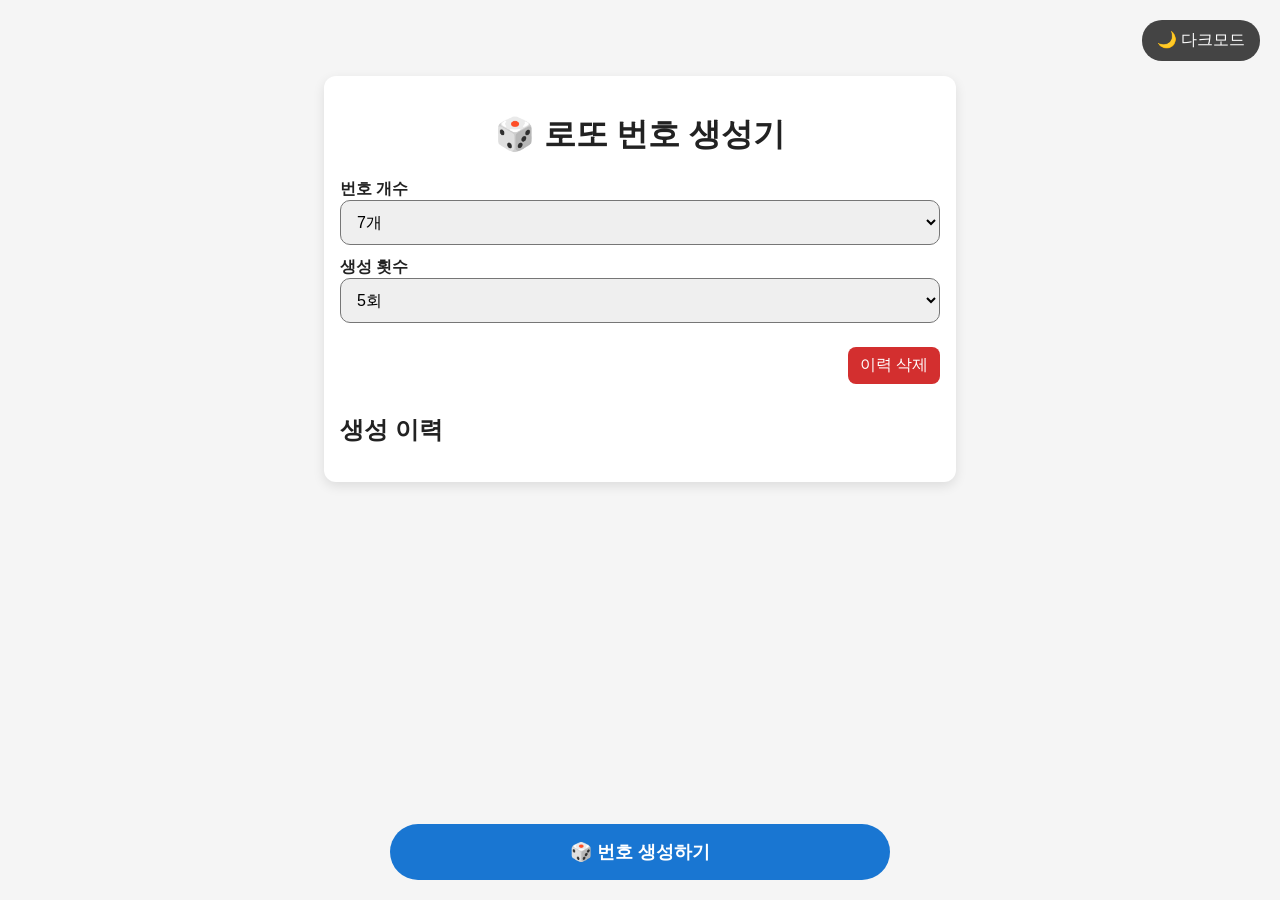
==== index.html @ 82c183bb "Add files via upload" ====
<!DOCTYPE html>
<html lang="ko">
<head>
<meta charset="UTF-8">
<meta name="viewport" content="width=device-width, initial-scale=1.0">
<title>로또 번호 생성기</title>


    <link rel="stylesheet" href="style.css">
    
<style>

</style>
</head>
<body>


    
<script src="script.js"></script>


    
<div class="top-bar">
    <button id="themeToggle">🌙 다크모드</button>
</div>

<div class="container">
    <h1>🎲 로또 번호 생성기</h1>

    <div class="controls">
        <div>
            <label>번호 개수</label><br>
            <select id="numberCount">
                <option value="7">7개</option>
                <option value="6">6개</option>
            </select>
        </div>

        <div>
            <label>생성 횟수</label><br>
            <select id="drawCount">
                <option value="1">1회</option>
                <option value="2">2회</option>
                <option value="3">3회</option>
                <option value="5" selected>5회</option>
                <option value="10">10회</option>
            </select>
        </div>

        <div style="align-self:end;">
            <button class="main-btn" onclick="generateLotto()">
                🎲 번호 생성하기
            </button>
        </div>

        <div style="align-self:end;">
            <button class="clear-btn" onclick="clearHistory()">이력 삭제</button>
        </div>
    </div>

    <div id="result" class="result"></div>

    <div class="history">
        <h2>생성 이력</h2>
        <div id="history"></div>
    </div>
</div>

<script>
function generateNumbers(count){
    const numbers = [];

    while(numbers.length < count){
        const num = Math.floor(Math.random() * 45) + 1;

        if(!numbers.includes(num)){
            numbers.push(num);
        }
    }

    return numbers.sort((a,b)=>a-b);
}

function generateLotto(){
    const numberCount = Number(document.getElementById("numberCount").value);
    const drawCount = Number(document.getElementById("drawCount").value);

    const resultDiv = document.getElementById("result");
    resultDiv.innerHTML = "";

    const allResults = [];

    for(let i=0;i<drawCount;i++){
        const nums = generateNumbers(numberCount);

        allResults.push(nums);

        const ticket = document.createElement("div");
        ticket.className = "ticket";

        nums.forEach(n=>{
            const span = document.createElement("span");
            span.className = "number";
            span.textContent = n;
            ticket.appendChild(span);
        });

        resultDiv.appendChild(ticket);
    }

    saveHistory(numberCount, drawCount, allResults);
    loadHistory();
}

function saveHistory(numberCount, drawCount, results){
    const history = JSON.parse(localStorage.getItem("lottoHistory") || "[]");

    history.unshift({
        id: Date.now(),
        date: new Date().toLocaleString('ko-KR', {
            year: 'numeric',
            month: '2-digit',
            day: '2-digit',
            hour: '2-digit',
            minute: '2-digit'
            }),
        numberCount,
        drawCount,
        results
    });

    localStorage.setItem(
        "lottoHistory",
        JSON.stringify(history)
    );
}

function loadHistory(){

    const history = JSON.parse(
        localStorage.getItem("lottoHistory") || "[]"
    );

    const historyDiv =
        document.getElementById("history");

    historyDiv.innerHTML = "";

    history.forEach(item=>{

        const details =
            document.createElement("details");

        details.className = "history-item";

        const summary =
            document.createElement("summary");

        summary.textContent =
            `${item.date} (${item.drawCount}회 생성)`;

        details.appendChild(summary);

        const content =
            document.createElement("div");

        content.className = "history-content";

        content.innerHTML =
    item.results.map(arr =>

        `<div class="history-ticket">

            ${arr.map(num =>

                `<span class="ball">${num}</span>`

            ).join('')}

        </div>`

    ).join('');

        const deleteBtn =
            document.createElement("button");

		deleteBtn.innerHTML = "🗑";
		deleteBtn.className = "delete-btn";



        deleteBtn.onclick = () =>{
            deleteHistory(item.id);
        };

        content.appendChild(
            document.createElement("br")
        );

        content.appendChild(deleteBtn);

        details.appendChild(content);

        historyDiv.appendChild(details);
    });
    
    
    
    
    
    
    
    const wrapper = document.createElement("div");
        wrapper.className = "swipe-wrapper";

        wrapper.innerHTML = `
            <div class="delete-area">
                <button onclick="deleteHistory(${item.id})">
                    🗑
                </button>
            </div>
        
            <div class="swipe-content">
                ...
            </div>
`;
}

function clearHistory(){
    if(confirm("이력을 모두 삭제할까요?")){
        localStorage.removeItem("lottoHistory");
        loadHistory();
    }
}

function deleteHistory(id){

    let history = JSON.parse(
        localStorage.getItem("lottoHistory") || "[]"
    );

    history = history.filter(
        item => item.id !== id
    );

    localStorage.setItem(
        "lottoHistory",
        JSON.stringify(history)
    );

    loadHistory();
}


loadHistory();
</script>

</body>
</html>
---- style.css ----
body{
    font-family: Arial, sans-serif;
    background:#f4f6f8;
    margin:0;
    padding:20px;
    padding-bottom: 70px;
}

.container{
    max-width:900px;
    margin:auto;
    background:white;
    padding:25px;
    border-radius:12px;
    box-shadow:0 4px 12px rgba(0,0,0,0.1);
}

h1{
    text-align:center;
}	

.controls{
    display:flex;
    flex-wrap:wrap;
    gap:15px;
    margin-bottom:20px;
}

label{
    font-weight:bold;
}

select,button{
    padding:8px 12px;
    font-size:16px;
}

button{
    cursor:pointer;
    border:none;
    border-radius:8px;
    background:#1976d2;
    color:white;
}

button:hover{
    background:#1565c0;
}

.result{
    margin-top:20px;
}

.ticket{
    padding:12px;
    margin:10px 0;
    background:#eef5ff;
    border-radius:8px;
}

.number{
    display:inline-block;
    width:38px;
    height:38px;
    line-height:38px;
    text-align:center;
    border-radius:50%;
    background:#ffcc00;
    margin-right:6px;
    font-weight:bold;
}

.history{
    margin-top:30px;
}

.history-item{
    border-bottom:1px solid #ddd;
    padding:10px 0;
}

.clear-btn{
    background:#d32f2f;
}

.clear-btn:hover{
    background:#b71c1c;
}







:root{
    --bg:#f5f5f5;
    --card:#ffffff;
    --text:#222;
    --border:#ddd;
}

.dark{
    --bg:#121212;
    --card:#1e1e1e;
    --text:#ffffff;
    --border:#333;
}

body{
    margin:0;
    background:var(--bg);
    color:var(--text);
    font-family:-apple-system,BlinkMacSystemFont,sans-serif;
    transition:.3s;
}

.container{
    max-width:600px;
    margin:auto;
    padding:16px;
}

.ticket{
    background:var(--card);
    padding:15px;
    margin:10px 0;
    border-radius:15px;
    border:1px solid var(--border);
}

.number{
    display:inline-flex;
    align-items:center;
    justify-content:center;
    width:42px;
    height:42px;
    border-radius:50%;
    margin:3px;
    font-weight:bold;
    background:#ffd54f;
    color:#000;
}

.controls{
    display:flex;
    flex-direction:column;
    gap:12px;
}

select{
    width:100%;
    padding:12px;
    font-size:16px;
    border-radius:10px;
}

.main-btn{
    position:fixed;
    bottom:20px;
    left:50%;
    transform:translateX(-50%);
    width:90%;
    max-width:500px;
    padding:16px;
    font-size:18px;
    border:none;
    border-radius:50px;
    background:#1976d2;
    color:white;
    font-weight:bold;
    z-index:999;
}

.top-bar{
    display:flex;
    justify-content:flex-end;
    margin-bottom:15px;
}

#themeToggle{
    border:none;
    padding:10px 15px;
    border-radius:20px;
    background:#444;
    color:#fff;
}



.history-item{
    background:var(--card);
    border:1px solid var(--border);
    border-radius:12px;
    margin-bottom:10px;
    overflow:hidden;
}

.history-item summary{
    padding:12px;
    cursor:pointer;
    font-weight:bold;
}

.history-content{
    position:relative;
    padding:12px;
}

.history-content button{
    background:#e53935;
    color:white;
    border:none;
    padding:8px 12px;
    border-radius:8px;
}







.delete-btn{
    position:absolute;
    top:15px;
    right:10px;

    background:#ff4d4f;
    color:white;

    width:36px;
    height:36px;

    border:none;
    border-radius:50%;
}


.delete-btn:hover{
    background:#d9363e;
    transform:scale(1.1);
}




.ball{
    display:inline-flex;
    align-items:center;
    justify-content:center;

    width:15px;
    height:15px;
    margin: 1.5px;

    border-radius:50%;

    font-size:10px;
    color:#000;

    background:#ffd54f;
}

.swipe-wrapper{
    position:relative;
    overflow:hidden;
}

.delete-area{
    position:absolute;
    right:0;
    top:0;

    width:80px;
    height:100%;

    background:#ff3b30;

    display:flex;
    justify-content:center;
    align-items:center;
}

.delete-area button{
    background:none;
    border:none;
    color:white;
    font-size:24px;
}

.swipe-content{
    background:var(--card);
    transition:0.3s;
}
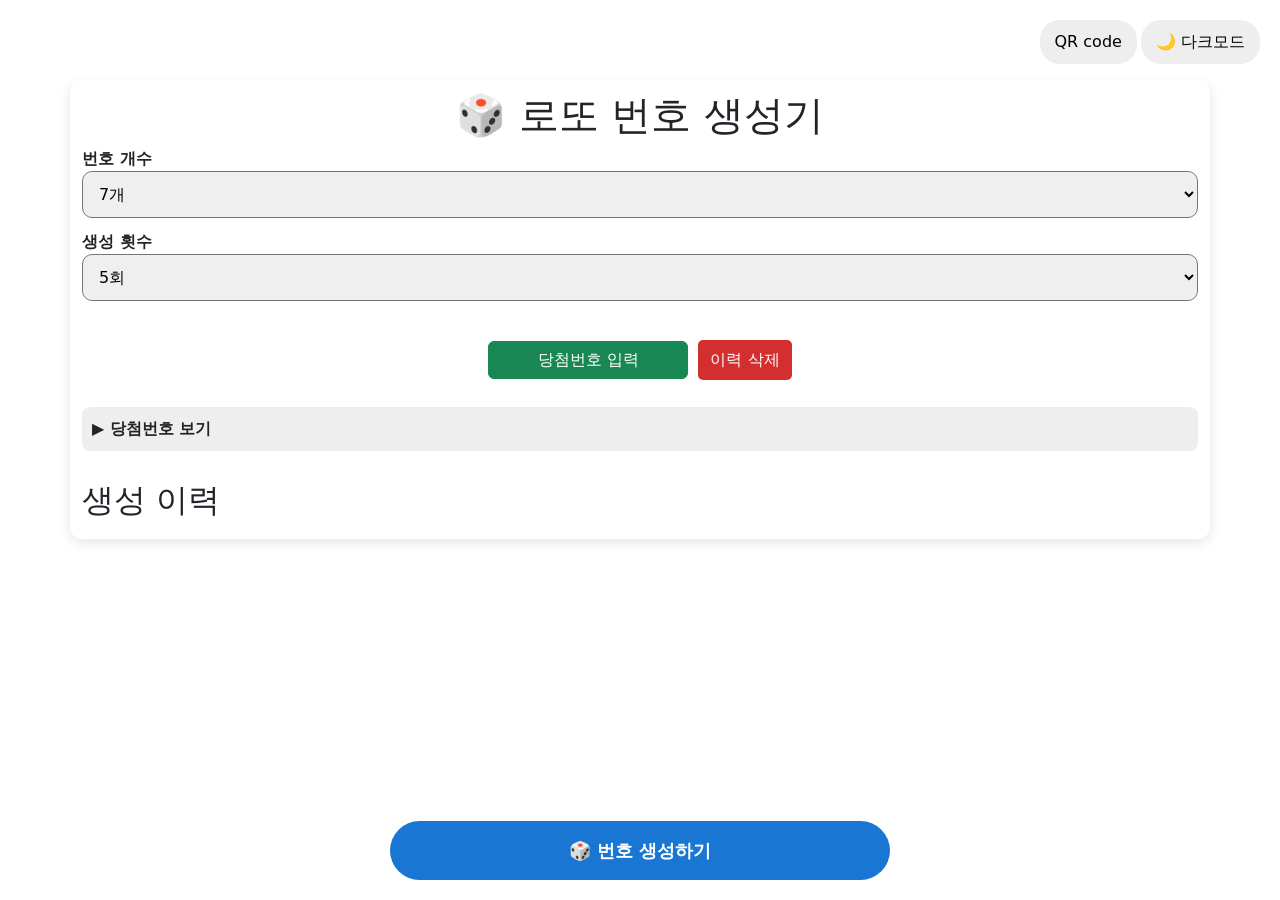
==== commit 4f924815: "Add files via upload" ====
--- a/index.html
+++ b/index.html
@@ -8,20 +8,11 @@
 
     <link rel="stylesheet" href="style.css">
     
-<style>
-
-</style>
-</head>
-<body>
-
-
-    
-<script src="script.js"></script>
-
-
+<link href="https://cdn.jsdelivr.net/npm/bootstrap@5.0.2/dist/css/bootstrap.min.css" rel="stylesheet" integrity="sha384-EVSTQN3/azprG1Anm3QDgpJLIm9Nao0Yz1ztcQTwFspd3yD65VohhpuuCOmLASjC" crossorigin="anonymous">
     
 <div class="top-bar">
-    <button id="themeToggle">🌙 다크모드</button>
+        <button id="showQR" class="QR-btn btn btn-secondary" data-bs-toggle="modal" data-bs-target="#myModal" >QR code</button>
+		<button id="themeToggle">🌙 다크모드</button>
 </div>
 
 <div class="container">
@@ -53,9 +44,30 @@
             </button>
         </div>
 
-        <div style="align-self:end;">
-            <button class="clear-btn" onclick="clearHistory()">이력 삭제</button>
+
+
+		<div class="middle-bar">
+			<button class="btn btn-success" onclick="location.href='winning.html'">
+			    당첨번호 입력
+			</button>
+
+	        <div style="align-self:end;">
+	            <button class="clear-btn" onclick="clearHistory()">이력 삭제</button>
+	        </div>
+	        
+
         </div>
+	    
+	    
+	    <div class="winning-area">
+			    <div id="winningToggle" onclick="toggleWinningInfo()">
+			        ▶ 당첨번호 보기
+			    </div>
+			    <div id="winningInfo">
+	    </div>
+
+</div>
+
     </div>
 
     <div id="result" class="result"></div>
@@ -65,6 +77,58 @@
         <div id="history"></div>
     </div>
 </div>
+
+
+
+
+
+
+
+
+
+
+<div class="modal fade" id="myModal" tabindex="-1">
+    <div class="modal-dialog">
+        <div class="modal-content">
+
+            <div class="modal-header">
+                <h5 class="modal-title">QR CODE</h5>
+                <button
+                    type="button"
+                    class="btn-close"
+                    data-bs-dismiss="modal">
+                </button>
+            </div>
+
+            <div class="modal-body">
+                <img src="./qr.png" id="qr">
+            </div>
+
+            <div class="modal-footer">
+                <button
+                    type="button"
+                    class="btn btn-secondary"
+                    data-bs-dismiss="modal">
+                    닫기
+                </button>
+            </div>
+
+        </div>
+    </div>
+</div>
+
+
+
+
+
+
+
+
+
+
+
+
+
 
 <script>
 function generateNumbers(count){
@@ -135,6 +199,91 @@
     );
 }
 
+
+
+
+
+
+function checkLotteryRank(
+    lotteryType,
+    winningNumbers,
+    bonusNumbers,
+    userNumbers
+){
+
+    const mainMatchCount =
+        userNumbers.filter(
+            num => winningNumbers.includes(num)
+        ).length;
+
+    const bonusMatchCount =
+        userNumbers.filter(
+            num => bonusNumbers.includes(num)
+        ).length;
+
+    let rank = "낙첨";
+
+    if(lotteryType === "6"){
+
+        if(mainMatchCount === 6){
+            rank = "1등";
+        }
+        else if(
+            mainMatchCount === 5 &&
+            bonusMatchCount >= 1
+        ){
+            rank = "2등";
+        }
+        else if(mainMatchCount === 5){
+            rank = "3등";
+        }
+        else if(mainMatchCount === 4){
+            rank = "4등";
+        }
+        else if(mainMatchCount === 3){
+            rank = "5등";
+        }
+
+    }else{
+
+        if(mainMatchCount === 7){
+            rank = "1등";
+        }
+        else if(
+            mainMatchCount === 6 &&
+            bonusMatchCount >= 1
+        ){
+            rank = "2등";
+        }
+        else if(mainMatchCount === 6){
+            rank = "3등";
+        }
+        else if(mainMatchCount === 5){
+            rank = "4등";
+        }
+        else if(mainMatchCount === 4){
+            rank = "5등";
+        }
+        else if(
+            mainMatchCount === 3 &&
+            bonusMatchCount >= 1
+        ){
+            rank = "6등";
+        }
+
+    }
+
+    return {
+        rank,
+        mainMatchCount,
+        bonusMatchCount
+    };
+}
+
+
+
+
+
 function loadHistory(){
 
     const history = JSON.parse(
@@ -147,6 +296,23 @@
     historyDiv.innerHTML = "";
 
     history.forEach(item=>{
+    
+    
+		const lotteryType =
+		    localStorage.getItem("lotteryType");
+
+		const winningNumbers =
+		    (localStorage.getItem("winningNumbers") || "")
+		        .split(",")
+		        .map(Number);
+
+		const bonusNumbers =
+		    (localStorage.getItem("bonusNumbers") || "")
+		        .split(",")
+		        .map(Number);
+		    
+    
+    
 
         const details =
             document.createElement("details");
@@ -166,20 +332,58 @@
 
         content.className = "history-content";
 
-        content.innerHTML =
-    item.results.map(arr =>
-
-        `<div class="history-ticket">
-
-            ${arr.map(num =>
-
-                `<span class="ball">${num}</span>`
-
-            ).join('')}
-
-        </div>`
-
-    ).join('');
+
+content.innerHTML =
+item.results.map(arr => {
+
+    const result =
+        checkLotteryRank(
+            lotteryType,
+            winningNumbers,
+            bonusNumbers,
+            arr
+        );
+
+    return `
+
+        <div class="history-ticket">
+
+            ${arr.map(num => {
+
+                let cls = "ball";
+
+                if(winningNumbers.includes(num)){
+                    cls += " match";
+                }
+                else if(
+                    bonusNumbers.includes(num)
+                ){
+                    cls += " bonus-match";
+                }
+
+                return `
+                    <span class="${cls}">
+                        ${num}
+                    </span>
+                `;
+            }).join('')}
+
+            <div class="rank-info">
+
+                ${result.rank}
+
+                (본번호
+                ${result.mainMatchCount}개,
+
+                보너스
+                ${result.bonusMatchCount}개)
+
+            </div>
+
+        </div>
+    `;
+
+}).join('');
 
         const deleteBtn =
             document.createElement("button");
@@ -203,27 +407,7 @@
 
         historyDiv.appendChild(details);
     });
-    
-    
-    
-    
-    
-    
-    
-    const wrapper = document.createElement("div");
-        wrapper.className = "swipe-wrapper";
-
-        wrapper.innerHTML = `
-            <div class="delete-area">
-                <button onclick="deleteHistory(${item.id})">
-                    🗑
-                </button>
-            </div>
-        
-            <div class="swipe-content">
-                ...
-            </div>
-`;
+  
 }
 
 function clearHistory(){
@@ -252,8 +436,95 @@
 }
 
 
+function showWinningInfo(){
+
+    const lotteryType =
+        localStorage.getItem("lotteryType");
+
+    const winningNumbers =
+        localStorage.getItem("winningNumbers");
+
+    const bonusNumbers =
+        localStorage.getItem("bonusNumbers");
+
+    document.getElementById("winningInfo").innerHTML =
+
+        lotteryType ?
+
+        `
+            <b>Loto${lotteryType}</b><br>
+            본번호 : ${winningNumbers}<br>
+            보너스 : ${bonusNumbers}
+        `
+
+        :
+
+        "등록된 당첨번호 없음";
+}
+
+showWinningInfo();
+
+
+
+function toggleWinningInfo(){
+
+    const info =
+        document.getElementById("winningInfo");
+
+    const toggle =
+        document.getElementById("winningToggle");
+
+    if(info.classList.contains("show")){
+
+        info.classList.remove("show");
+
+        toggle.textContent =
+            "▶ 당첨번호 보기";
+
+        return;
+    }
+
+    const lotteryType =
+        localStorage.getItem("lotteryType");
+
+    const winningNumbers =
+        localStorage.getItem("winningNumbers");
+
+    const bonusNumbers =
+        localStorage.getItem("bonusNumbers");
+
+    if(!lotteryType){
+
+        info.innerHTML =
+            "등록된 당첨번호가 없습니다.";
+
+    }else{
+
+        info.innerHTML = `
+            <div>
+                <b>Loto${lotteryType}</b>
+            </div>
+
+            <div>
+                본번호 : ${winningNumbers}
+            </div>
+
+            <div>
+                보너스 : ${bonusNumbers}
+            </div>
+        `;
+    }
+
+    info.classList.add("show");
+
+    toggle.textContent =
+        "▼ 당첨번호 숨기기";
+}
+
+
+
 loadHistory();
 </script>
-
-</body>
+<script src="script.js"></script>
+<script src="https://cdn.jsdelivr.net/npm/bootstrap@5.0.2/dist/js/bootstrap.bundle.min.js" integrity="sha384-MrcW6ZMFYlzcLA8Nl+NtUVF0sA7MsXsP1UyJoMp4YLEuNSfAP+JcXn/tWtIaxVXM" crossorigin="anonymous"></script></body>
 </html>
--- a/style.css
+++ b/style.css
@@ -9,7 +9,6 @@
 .container{
     max-width:900px;
     margin:auto;
-    background:white;
     padding:25px;
     border-radius:12px;
     box-shadow:0 4px 12px rgba(0,0,0,0.1);
@@ -51,24 +50,20 @@
     margin-top:20px;
 }
 
-.ticket{
-    padding:12px;
-    margin:10px 0;
-    background:#eef5ff;
-    border-radius:8px;
-}
-
-.number{
-    display:inline-block;
-    width:38px;
-    height:38px;
-    line-height:38px;
-    text-align:center;
-    border-radius:50%;
-    background:#ffcc00;
-    margin-right:6px;
-    font-weight:bold;
-}
+
+.middle-bar{
+    display:flex;
+    gap:10px;
+    justify-content:center;
+    align-items:center;
+    margin:15px 0;
+}
+
+.middle-bar button{
+    flex:1;
+    max-width:200px;
+}
+
 
 .history{
     margin-top:30px;
@@ -81,6 +76,7 @@
 
 .clear-btn{
     background:#d32f2f;
+    border-radius:5px;
 }
 
 .clear-btn:hover{
@@ -100,7 +96,7 @@
     --border:#ddd;
 }
 
-.dark{
+body.dark{
     --bg:#121212;
     --card:#1e1e1e;
     --text:#ffffff;
@@ -116,31 +112,20 @@
 }
 
 .container{
-    max-width:600px;
-    margin:auto;
-    padding:16px;
-}
-
-.ticket{
-    background:var(--card);
-    padding:15px;
-    margin:10px 0;
-    border-radius:15px;
-    border:1px solid var(--border);
-}
-
-.number{
-    display:inline-flex;
-    align-items:center;
-    justify-content:center;
-    width:42px;
-    height:42px;
-    border-radius:50%;
-    margin:3px;
-    font-weight:bold;
-    background:#ffd54f;
-    color:#000;
-}
+    width:100%;
+    max-width:none;
+    box-sizing:border-box;
+    padding:12px;
+}
+
+.container.dark{
+    width:100%;
+    max-width:none;
+    box-sizing:border-box;
+    padding:12px;
+    background:#333;
+}
+
 
 .controls{
     display:flex;
@@ -182,11 +167,31 @@
     border:none;
     padding:10px 15px;
     border-radius:20px;
-    background:#444;
-    color:#fff;
-}
-
-
+    background:#EEE;
+    color:#000;
+    
+}
+
+#themeToggle.dark{
+    background:#333;
+    color:#FFF;
+    
+}
+
+#showQR{
+    border:none;
+    padding:10px 15px;
+    border-radius:20px;
+    background:#EEE;
+    color:#000;
+    margin-right:4px;
+}
+
+.modal-body{
+    display:flex;
+    align-items:center;
+    justify-content:center;
+}
 
 .history-item{
     background:var(--card);
@@ -196,6 +201,11 @@
     overflow:hidden;
 }
 
+
+.history-item{
+    border-bottom:2px solid #888;
+}
+
 .history-item summary{
     padding:12px;
     cursor:pointer;
@@ -205,6 +215,7 @@
 .history-content{
     position:relative;
     padding:12px;
+    padding-right:60px;
 }
 
 .history-content button{
@@ -223,17 +234,26 @@
 
 .delete-btn{
     position:absolute;
-    top:15px;
+    top:12px;
     right:10px;
 
+    width:clamp(32px, 8vw, 42px);
+    height:clamp(32px, 8vw, 42px);
+
     background:#ff4d4f;
     color:white;
 
-    width:36px;
-    height:36px;
-
     border:none;
     border-radius:50%;
+
+    padding:0;
+
+    display:flex;
+    align-items:center;
+    justify-content:center;
+
+    font-size:clamp(15px, 4vw, 25px);
+    line-height:1;
 }
 
 
@@ -244,52 +264,151 @@
 
 
 
+.ticket{
+    display:flex;
+    gap:6px;
+
+    padding:12px;
+    margin:10px 0;
+
+    background:#eef5ff;
+    border-radius:8px;
+}
+
+.history-ticket{
+    display:flex;
+    gap:4px;
+    margin-bottom:8px;
+    padding-bottom:3px;
+    border-bottom:1px solid rgba(136, 136, 136, 0.2);
+}
+
+.history-ticket:last-child{
+    border-bottom:none;
+}
+}
+
+.number{
+    flex:1;
+    aspect-ratio:1/1;
+
+    display:flex;
+    align-items:center;
+    justify-content:center;
+
+    border-radius:50%;
+    background:#ffcc00;
+
+    font-weight:bold;
+    max-width:43px;
+}
 
 .ball{
-    display:inline-flex;
-    align-items:center;
-    justify-content:center;
-
-    width:15px;
-    height:15px;
-    margin: 1.5px;
+    flex:1;
+    aspect-ratio:1/1;
+
+    display:flex;
+    align-items:center;
+    justify-content:center;
 
     border-radius:50%;
 
-    font-size:10px;
-    color:#000;
-
-    background:#ffd54f;
-}
-
-.swipe-wrapper{
-    position:relative;
-    overflow:hidden;
-}
-
-.delete-area{
-    position:absolute;
-    right:0;
-    top:0;
-
-    width:80px;
-    height:100%;
-
-    background:#ff3b30;
-
-    display:flex;
-    justify-content:center;
-    align-items:center;
-}
-
-.delete-area button{
-    background:none;
-    border:none;
-    color:white;
-    font-size:24px;
-}
-
-.swipe-content{
-    background:var(--card);
-    transition:0.3s;
-}+    background:#ffcc00;
+
+    font-size:14px;
+    font-weight:bold;
+    max-width:43px;
+}
+
+
+.ticket,
+.history-ticket{
+    display:flex;
+    flex-wrap:wrap;
+    align-items:center;
+    justify-content:center;
+    gap:6px;
+}
+
+.number{
+    width:clamp(32px, 9vw, 43px);
+    height:clamp(32px, 9vw, 43px);
+
+    flex-shrink:0;
+
+    display:flex;
+    align-items:center;
+    justify-content:center;
+
+    border-radius:50%;
+
+    background:#ffcc00;
+    font-weight:bold;
+}
+
+
+
+
+
+
+
+.match{
+    background:#4caf50 !important;
+    color:white;
+}
+
+.bonus-match{
+    background:#ff9800 !important;
+    color:white;
+}
+
+.rank-info{
+    margin-top:5px;
+    font-weight:bold;
+    color:#2196f3;
+}
+
+
+
+
+
+
+
+
+#winningToggle{
+    cursor:pointer;
+    font-weight:bold;
+    padding:10px;
+    border-radius:8px;
+    background:#eee;
+}
+
+#winningInfo{
+    display:none;
+
+    margin-top:10px;
+    padding:10px;
+
+    border:1px solid #ddd;
+    border-radius:8px;
+}
+
+#winningInfo.show{
+    display:block;
+}
+
+.container.dark #winningToggle{
+    background:#333;
+    color:#fff;
+}
+
+.container.dark #winningInfo{
+    border-color:#555;
+}
+
+
+
+
+
+
+
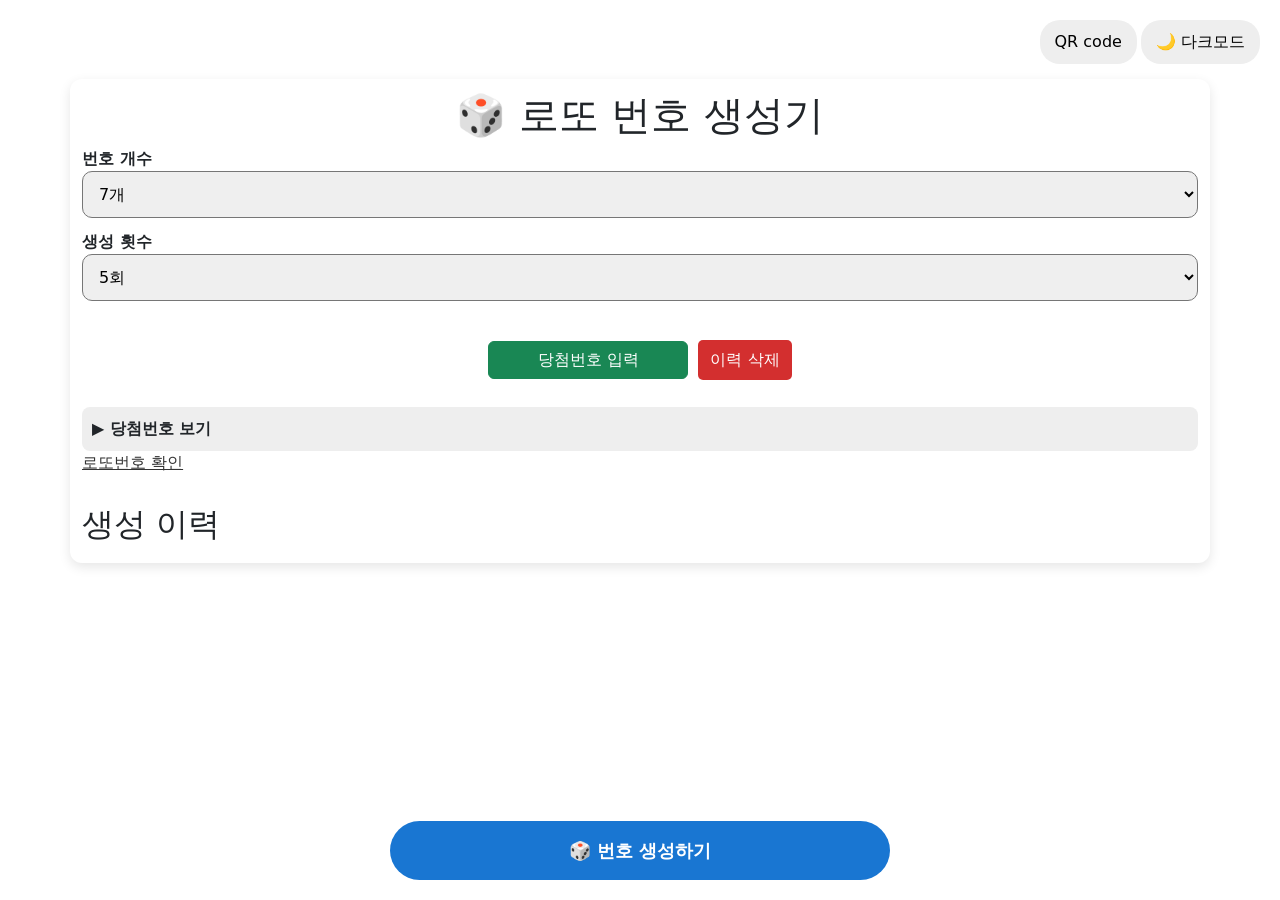
==== commit 2814c1fc: "Add files via upload" ====
--- a/index.html
+++ b/index.html
@@ -63,10 +63,9 @@
 			    <div id="winningToggle" onclick="toggleWinningInfo()">
 			        ▶ 당첨번호 보기
 			    </div>
-			    <div id="winningInfo">
-	    </div>
-
-</div>
+			    <div id="winningInfo"></div>
+			    <a href="https://www.mizuhobank.co.jp/takarakuji/check/index.html" target="_blank" color : black; >로또번호 확인</a>
+		</div>
 
     </div>
 
@@ -303,12 +302,12 @@
 
 		const winningNumbers =
 		    (localStorage.getItem("winningNumbers") || "")
-		        .split(",")
+		        .split(" ")
 		        .map(Number);
 
 		const bonusNumbers =
 		    (localStorage.getItem("bonusNumbers") || "")
-		        .split(",")
+		        .split(" ")
 		        .map(Number);
 		    
     
--- a/style.css
+++ b/style.css
@@ -229,8 +229,23 @@
 
 
 
-
-
+#winningNumbers, #bonusNumbers{
+	width:100%;
+
+}
+
+a:link{
+  color : #333;
+}
+a:visited{
+  color : #333;
+}
+a:active{
+  color : #333;
+}
+a:hover{
+  color : #333;
+}
 
 .delete-btn{
     position:absolute;
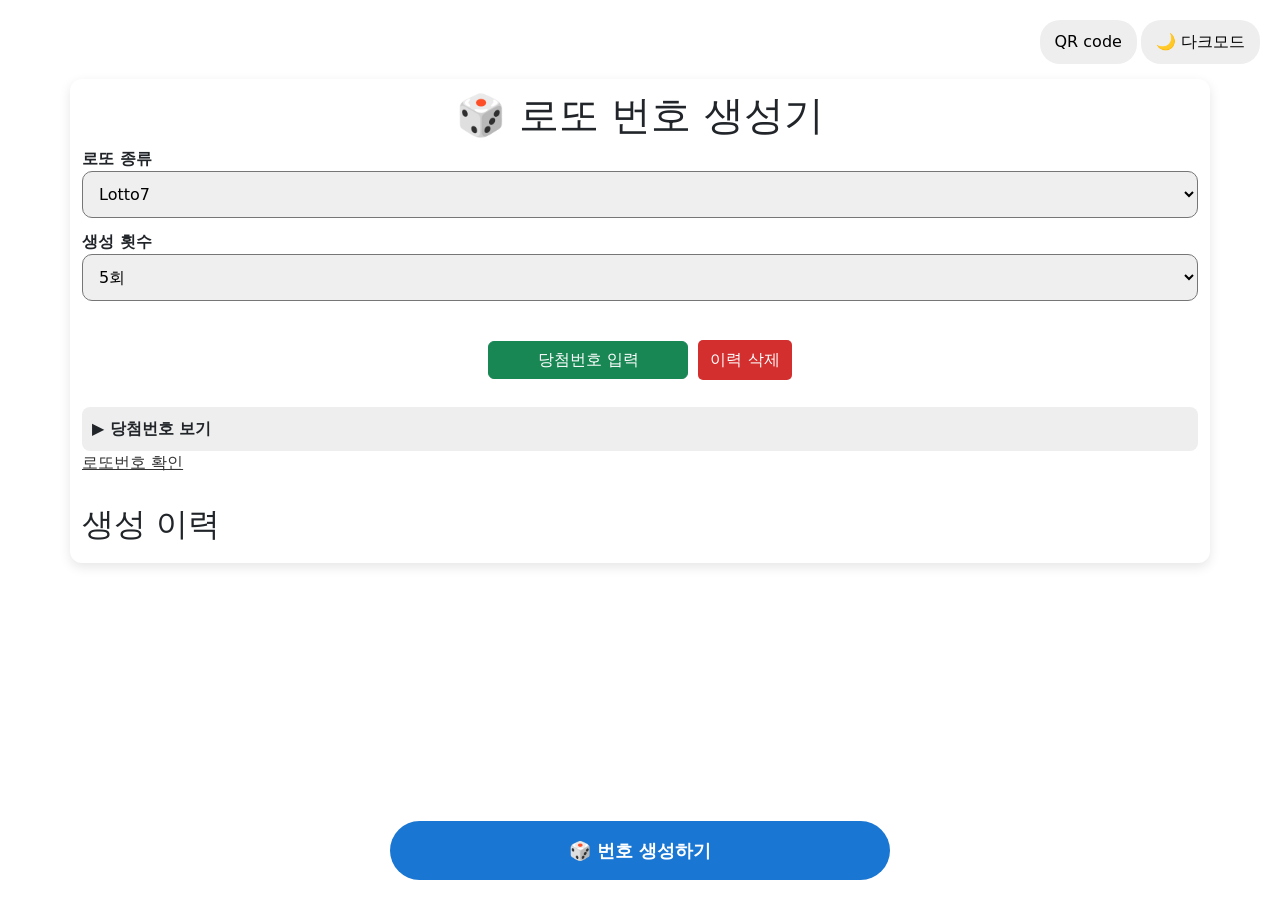
==== commit dc6f65a8: "Add files via upload" ====
--- a/index.html
+++ b/index.html
@@ -20,10 +20,10 @@
 
     <div class="controls">
         <div>
-            <label>번호 개수</label><br>
+            <label>로또 종류</label><br>
             <select id="numberCount">
-                <option value="7">7개</option>
-                <option value="6">6개</option>
+                <option value="7">Lotto7</option>
+                <option value="6">Lotto6</option>
             </select>
         </div>
 
@@ -64,7 +64,7 @@
 			        ▶ 당첨번호 보기
 			    </div>
 			    <div id="winningInfo"></div>
-			    <a href="https://www.mizuhobank.co.jp/takarakuji/check/index.html" target="_blank" color : black; >로또번호 확인</a>
+			    <a href="https://www.mizuhobank.co.jp/takarakuji/check/index.html" target="_blank" >로또번호 확인</a>
 		</div>
 
     </div>
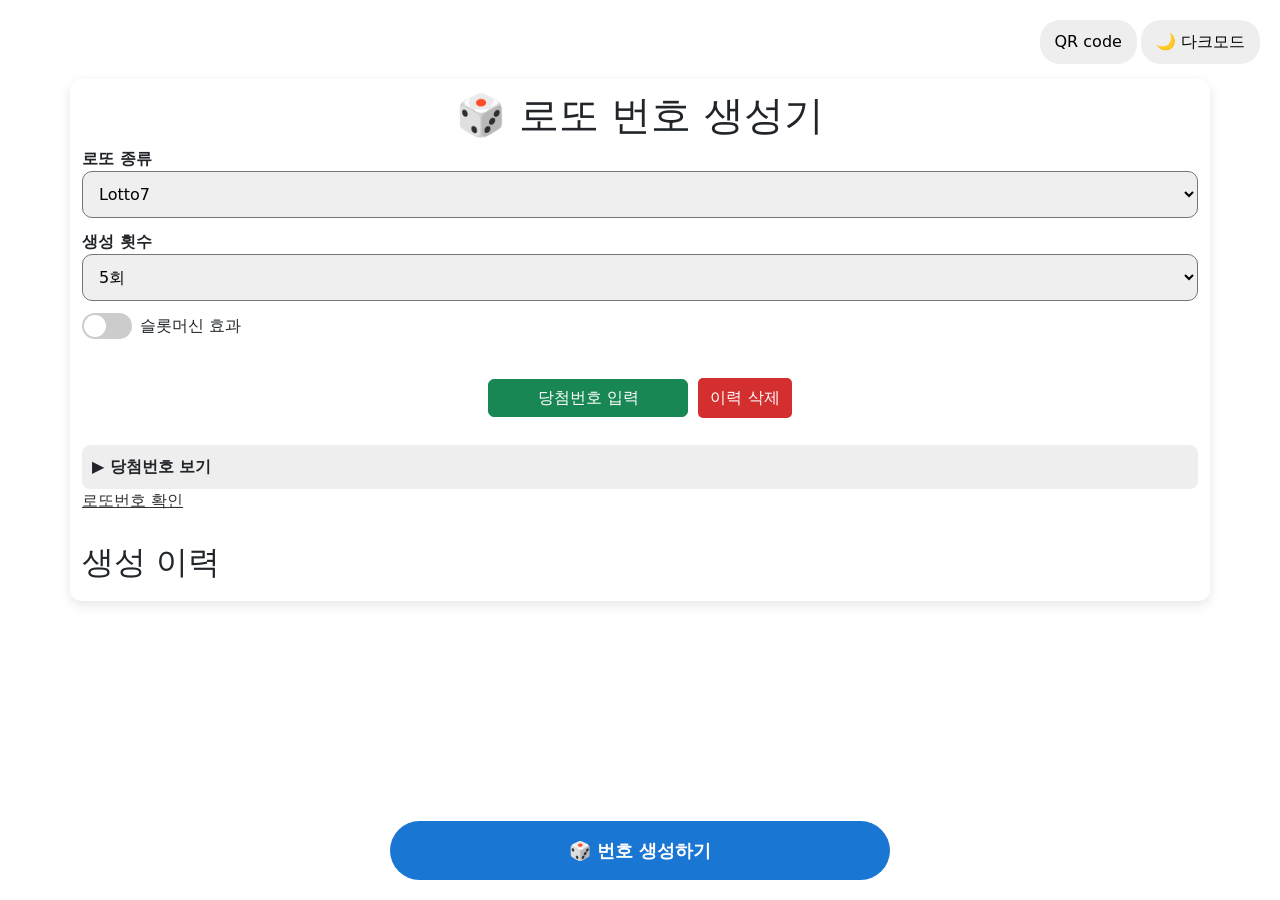
==== commit 72b8b3b8: "Add files via upload" ====
--- a/index.html
+++ b/index.html
@@ -37,6 +37,29 @@
                 <option value="10">10회</option>
             </select>
         </div>
+        
+        
+        
+        
+        
+		<div class="slot-container">
+
+		    <label class="switch">
+		        <input
+		            type="checkbox"
+		            id="slotMode">
+
+		        <span class="slider"></span>
+		    </label>
+
+		    <span>슬롯머신 효과</span>
+
+		</div>
+        
+        
+        
+        
+        
 
         <div style="align-self:end;">
             <button class="main-btn" onclick="generateLotto()">
@@ -131,10 +154,16 @@
 
 <script>
 function generateNumbers(count){
+
+    const maxNumber =
+        count === 7 ? 37 : 43;
+
     const numbers = [];
 
     while(numbers.length < count){
-        const num = Math.floor(Math.random() * 45) + 1;
+
+        const num =
+            Math.floor(Math.random() * maxNumber) + 1;
 
         if(!numbers.includes(num)){
             numbers.push(num);
@@ -144,36 +173,256 @@
     return numbers.sort((a,b)=>a-b);
 }
 
-function generateLotto(){
-    const numberCount = Number(document.getElementById("numberCount").value);
-    const drawCount = Number(document.getElementById("drawCount").value);
-
-    const resultDiv = document.getElementById("result");
+
+
+function animateNumber(element, finalNumber, maxNumber){
+
+	console.log(
+    "final =", finalNumber,
+    "max =", maxNumber
+);//max = undefined 문제 계속 발생 해결 필요.maxNumber를 파라미터로써 못 받나?
+
+    return new Promise(resolve => {
+
+        element.classList.add("spinning");
+
+        let delay = 50;
+
+        let spinCount =
+            Math.floor(Math.random() * 20) + 20;
+
+        function changeNumber(num){
+
+            element.innerHTML =
+                `<span class="rolling">
+                    ${num}
+                </span>`;
+        }
+
+        function spin(count){
+
+            if(count <= 0){
+
+                element.innerHTML =
+                    `<span class="final">
+                        ${finalNumber}
+                    </span>`;
+
+                element.classList.remove("spinning");
+                element.classList.add("stop");
+
+                resolve();
+
+                return;
+            }
+
+            const randomNum =
+                Math.floor(Math.random() * (maxNumber || 37)) + 1;
+
+            changeNumber(randomNum);
+
+            // 마지막 3회 감속
+            if(count <= 3){
+                delay += 150;
+            }
+
+            setTimeout(() => {
+
+                spin(count - 1);
+
+            }, delay);
+        }
+
+        spin(spinCount);
+
+    });
+
+}
+
+
+
+async function animateTicket(ticket, nums){
+
+    const promises = [];
+
+    nums.forEach(n => {
+
+	    const span =
+	        document.createElement("span");
+
+	    span.className = "number";
+
+	    ticket.appendChild(span);
+
+		const slotEnabled =
+		    localStorage.getItem("slotMode")
+		    === "true";
+
+		if(slotEnabled){
+		    animateNumber(
+		        span,
+		        n, 
+		        maxNumber
+		    );
+		}else{
+		    span.textContent = n;
+		}
+
+	});
+
+    await Promise.all(promises);
+}
+
+
+
+
+
+
+
+
+
+
+
+async function generateLotto(){
+
+
+
+    const numberCount =
+        Number(
+            document.getElementById("numberCount").value
+        );
+
+    const drawCount =
+        Number(
+            document.getElementById("drawCount").value
+        );
+
+    const resultDiv =
+        document.getElementById("result");
+
+const maxNumber =
+    numberCount === 7 ? 37 : 43;
+
+
     resultDiv.innerHTML = "";
 
     const allResults = [];
 
-    for(let i=0;i<drawCount;i++){
-        const nums = generateNumbers(numberCount);
+    const tickets = [];
+
+    // 티켓 전부 먼저 생성
+    for(let i = 0; i < drawCount; i++){
+
+        const nums =
+            generateNumbers(numberCount);
 
         allResults.push(nums);
 
-        const ticket = document.createElement("div");
+        const ticket =
+            document.createElement("div");
+
         ticket.className = "ticket";
 
-        nums.forEach(n=>{
-            const span = document.createElement("span");
-            span.className = "number";
-            span.textContent = n;
-            ticket.appendChild(span);
+        resultDiv.appendChild(ticket);
+
+        tickets.push({
+            ticket,
+            nums
         });
-
-        resultDiv.appendChild(ticket);
     }
 
-    saveHistory(numberCount, drawCount, allResults);
+    const slotEnabled =
+        localStorage.getItem("slotMode")
+        === "true";
+
+    // 슬롯머신 OFF
+    if(!slotEnabled){
+
+        tickets.forEach(item => {
+
+            item.nums.forEach(n => {
+
+                const span =
+                    document.createElement("span");
+
+                span.className = "number";
+
+                span.textContent = n;
+
+                item.ticket.appendChild(span);
+
+            });
+
+        });
+
+    }
+
+    // 슬롯머신 ON
+    else{
+
+        const animations = [];
+
+tickets.forEach((item, ticketIndex) => {
+
+    item.nums.forEach(n => {
+
+        const span =
+            document.createElement("span");
+
+        span.className =
+            "number spinning";
+
+        item.ticket.appendChild(span);
+
+        animations.push(
+
+            new Promise(resolve => {
+
+                setTimeout(async () => {
+
+                    await animateNumber(
+                        span,
+                        n,
+                        item.maxNumber
+                    );
+
+                    resolve();
+
+                }, ticketIndex * 350);
+
+            })
+
+        );
+
+    });
+
+});
+
+await Promise.all(animations);
+
+    }
+
+    saveHistory(
+        numberCount,
+        drawCount,
+        allResults
+    );
+
     loadHistory();
-}
+
+}
+
+
+
+
+
+
+
+
+
+
+
+
 
 function saveHistory(numberCount, drawCount, results){
     const history = JSON.parse(localStorage.getItem("lottoHistory") || "[]");
@@ -520,7 +769,30 @@
         "▼ 당첨번호 숨기기";
 }
 
-
+const slotMode =
+    document.getElementById("slotMode");
+
+function loadSlotMode(){
+
+    const saved =
+        localStorage.getItem("slotMode");
+
+    if(saved === "true"){
+        slotMode.checked = true;
+    }
+
+}
+
+slotMode.addEventListener("change", () => {
+
+    localStorage.setItem(
+        "slotMode",
+        slotMode.checked
+    );
+
+});
+
+loadSlotMode();
 
 loadHistory();
 </script>
--- a/style.css
+++ b/style.css
@@ -277,7 +277,11 @@
     transform:scale(1.1);
 }
 
-
+.slot-container{
+    display:flex;
+    align-items:center;
+    gap:8px;
+}
 
 .ticket{
     display:flex;
@@ -357,7 +361,18 @@
 
     border-radius:50%;
 
-    background:#ffcc00;
+    background:linear-gradient(
+        145deg,
+        #fff8c6 0%,
+        #ffe066 40%,
+        #ffd700 70%,
+        #ffbf00 90%,
+        #ff9900 100%
+    );
+
+    color:#222;
+
+
     font-weight:bold;
 }
 
@@ -426,4 +441,207 @@
 
 
 
-
+.number{
+    transition:
+        transform .15s ease,
+        filter .15s ease;
+}
+
+.number.spinning{
+
+  
+
+    opacity: 0.5;
+
+}
+
+.number.stop{
+
+    filter: saturate(100%);
+
+    opacity: 1;
+
+    transform: scale(1.02);
+
+    box-shadow:
+        0 0 10px gold,
+        0 0 5px gold;
+}
+``
+
+
+
+
+
+
+
+.number{
+
+    width:43px;
+    height:43px;
+
+    display:flex;
+    align-items:center;
+    justify-content:center;
+
+    border-radius:50%;
+
+    position:relative;
+
+    overflow:hidden;
+}
+
+.rolling{
+
+    display:flex;
+
+    align-items:center;
+    justify-content:center;
+
+    width:100%;
+    height:100%;
+
+    animation:slideDown .15s linear;
+    
+}
+
+.final{
+
+    display:block;
+
+    animation:finalStop .3s ease;
+}
+
+
+
+@keyframes slideDown{
+
+    from{
+        transform:translateY(-20px);
+        opacity:0;
+    }
+
+    to{
+        transform:translateY(0);
+        opacity:1;
+    }
+
+}
+
+@keyframes finalStop{
+
+    from{
+        transform:scale(1.5);
+    }
+
+    to{
+        transform:scale(1);
+    }
+
+}
+
+
+.switch{
+
+    position:relative;
+
+    display:inline-block;
+
+    width:50px;
+
+    height:26px;
+
+}
+
+.switch input{
+    display:none;
+}
+
+.slider{
+
+    position:absolute;
+
+    top:0;
+    left:0;
+    right:0;
+    bottom:0;
+
+    background:#ccc;
+
+    border-radius:30px;
+
+    transition:.3s;
+
+}
+
+.slider:before{
+
+    content:"";
+
+    position:absolute;
+
+    width:22px;
+    height:22px;
+
+    left:2px;
+    top:2px;
+
+    background:white;
+
+    border-radius:50%;
+
+    transition:.3s;
+
+}
+
+input:checked + .slider{
+
+    background:#4caf50;
+
+}
+
+input:checked + .slider:before{
+
+    transform:translateX(24px);
+
+}
+
+
+
+
+
+
+
+
+
+
+
+
+
+
+
+
+
+
+
+
+
+
+
+
+
+
+
+
+
+
+
+
+
+
+
+
+
+
+
+
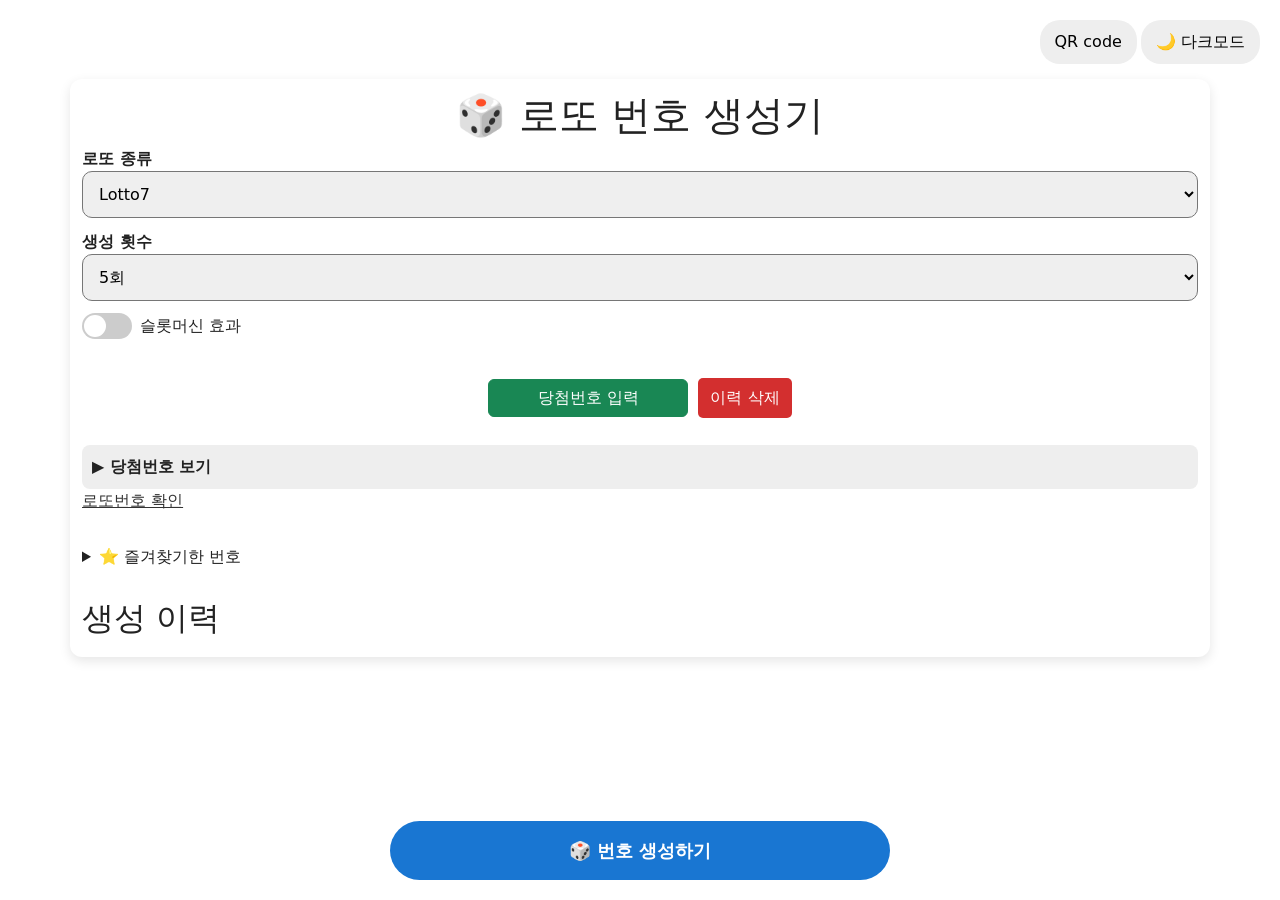
==== commit 0a21b782: "Add files via upload" ====
--- a/index.html
+++ b/index.html
@@ -90,6 +90,18 @@
 			    <a href="https://www.mizuhobank.co.jp/takarakuji/check/index.html" target="_blank" >로또번호 확인</a>
 		</div>
 
+
+
+<div class="favorites">
+    <details>
+        <summary>⭐ 즐겨찾기한 번호</summary>
+        <div id="favoriteList"></div>
+    </details>
+</div>
+
+
+
+
     </div>
 
     <div id="result" class="result"></div>
@@ -285,8 +297,6 @@
 
 async function generateLotto(){
 
-
-
     const numberCount =
         Number(
             document.getElementById("numberCount").value
@@ -300,107 +310,120 @@
     const resultDiv =
         document.getElementById("result");
 
-const maxNumber =
-    numberCount === 7 ? 37 : 43;
-
-
-    resultDiv.innerHTML = "";
-
-    const allResults = [];
-
-    const tickets = [];
-
-    // 티켓 전부 먼저 생성
-    for(let i = 0; i < drawCount; i++){
-
-        const nums =
-            generateNumbers(numberCount);
-
-        allResults.push(nums);
-
-        const ticket =
-            document.createElement("div");
-
-        ticket.className = "ticket";
-
-        resultDiv.appendChild(ticket);
-
-        tickets.push({
-            ticket,
-            nums
-        });
-    }
+	const maxNumber =
+	    numberCount === 7 ? 37 : 43;
+
+
+	    resultDiv.innerHTML = "";
+
+	    const allResults = [];
+
+	    const tickets = [];
+
+	    // 티켓 전부 먼저 생성
+	    for(let i = 0; i < drawCount; i++){
+
+	        const nums =
+	            generateNumbers(numberCount);
+
+	        allResults.push(nums);
+
+	        const ticket =
+	            document.createElement("div");
+
+	        ticket.className = "ticket";
+
+	        resultDiv.appendChild(ticket);
+
+	        tickets.push({
+	            ticket,
+	            nums
+	        });
+	    }
 
     const slotEnabled =
         localStorage.getItem("slotMode")
         === "true";
 
     // 슬롯머신 OFF
-    if(!slotEnabled){
-
-        tickets.forEach(item => {
-
-            item.nums.forEach(n => {
-
-                const span =
-                    document.createElement("span");
-
-                span.className = "number";
-
-                span.textContent = n;
-
-                item.ticket.appendChild(span);
-
-            });
-
-        });
-
-    }
+	if(!slotEnabled){
+	    tickets.forEach(item => {
+	        item.nums.forEach(n => {
+	            const span =
+	                document.createElement("span");
+	            span.className = "number";
+	            span.textContent = n;
+	            item.ticket.appendChild(span);
+	        });
+
+	        // ★ 즐겨찾기 버튼 추가
+	        const favoriteBtn =
+	            document.createElement("button");
+
+	        favoriteBtn.textContent = "⭐";
+
+	        favoriteBtn.onclick = () => {
+	            addFavorite(item.nums);
+	        };
+
+	        item.ticket.appendChild(favoriteBtn);
+	    });
+	}
 
     // 슬롯머신 ON
     else{
 
         const animations = [];
 
-tickets.forEach((item, ticketIndex) => {
-
-    item.nums.forEach(n => {
-
-        const span =
-            document.createElement("span");
-
-        span.className =
-            "number spinning";
-
-        item.ticket.appendChild(span);
-
-        animations.push(
-
-            new Promise(resolve => {
-
-                setTimeout(async () => {
-
-                    await animateNumber(
-                        span,
-                        n,
-                        item.maxNumber
-                    );
-
-                    resolve();
-
-                }, ticketIndex * 350);
-
-            })
-
-        );
-
-    });
-
-});
-
-await Promise.all(animations);
-
-    }
+	tickets.forEach((item, ticketIndex) => {
+
+	    item.nums.forEach(n => {
+
+	        const span =
+	            document.createElement("span");
+
+	        span.className =
+	            "number spinning";
+
+	        item.ticket.appendChild(span);
+
+	        animations.push(
+
+	            new Promise(resolve => {
+
+	                setTimeout(async () => {
+
+	                    await animateNumber(
+	                        span,
+	                        n,
+	                        item.maxNumber
+	                    );
+
+	                    resolve();
+
+	                }, ticketIndex * 350);
+
+	            })
+
+	        );
+
+	    });
+			// ★ 즐겨찾기 버튼 추가
+	        const favoriteBtn =
+	            document.createElement("button");
+
+	        favoriteBtn.textContent = "⭐";
+
+	        favoriteBtn.onclick = () => {
+	            addFavorite(item.nums);
+	        };
+
+	        item.ticket.appendChild(favoriteBtn);
+	});
+
+	await Promise.all(animations);
+
+	    }
 
     saveHistory(
         numberCount,
@@ -655,7 +678,6 @@
 
         historyDiv.appendChild(details);
     });
-  
 }
 
 function clearHistory(){
@@ -795,6 +817,170 @@
 loadSlotMode();
 
 loadHistory();
+
+
+
+
+
+
+
+
+
+function addFavorite(numbers){
+
+    let favorites =
+        JSON.parse(
+            localStorage.getItem("favoriteNumbers") || "[]"
+        );
+
+    const exists =
+        favorites.some(
+            item =>
+                JSON.stringify(item.numbers) ===
+                JSON.stringify(numbers)
+        );
+
+    if(exists){
+        alert("이미 저장된 번호입니다.");
+        return;
+    }
+
+    favorites.unshift({
+        id: Date.now(),
+        numbers
+    });
+
+    localStorage.setItem(
+        "favoriteNumbers",
+        JSON.stringify(favorites)
+    );
+
+    loadFavorites();
+
+
+}
+
+
+
+function deleteFavorite(id){
+    let favorites =
+        JSON.parse(
+            localStorage.getItem("favoriteNumbers") || "[]"
+        );
+
+    favorites =
+        favorites.filter(
+            item => item.id !== id
+        );
+
+    localStorage.setItem(
+        "favoriteNumbers",
+        JSON.stringify(favorites)
+    );
+
+    loadFavorites();
+}
+
+
+
+function loadFavorites(){
+
+    const favorites =
+        JSON.parse(
+            localStorage.getItem("favoriteNumbers") || "[]"
+        );
+
+    const favoriteList =
+        document.getElementById("favoriteList");
+
+    favoriteList.innerHTML = "";
+
+    const lotteryType =
+        localStorage.getItem("lotteryType");
+
+    const winningNumbers =
+        (localStorage.getItem("winningNumbers") || "")
+        .split(" ")
+        .map(Number);
+
+    const bonusNumbers =
+        (localStorage.getItem("bonusNumbers") || "")
+        .split(" ")
+        .map(Number);
+
+    favorites.forEach(item => {
+
+        const result =
+            checkLotteryRank(
+                lotteryType,
+                winningNumbers,
+                bonusNumbers,
+                item.numbers
+            );
+
+        const div =
+            document.createElement("div");
+
+        div.className = "history-content";
+
+        div.innerHTML = `
+	        <div>
+		            <div class="history-ticket">
+
+		            ${item.numbers.map(num => {
+
+		                let cls = "ball";
+
+		                if(winningNumbers.includes(num)){
+		                    cls += " match";
+		                }
+		                else if(bonusNumbers.includes(num)){
+		                    cls += " bonus-match";
+		                }
+
+		                return `
+		                    <span class="${cls}">
+		                        ${num}
+		                    </span>
+		                `;
+
+		            }).join("")}
+
+		            </div>
+
+		            <div class="rank-info">
+		                ${result.rank}
+		            </div>
+			<div>
+			
+			
+			
+			
+            <button
+                class="delete-btn"
+                onclick="deleteFavorite(${item.id})"
+            >
+                🗑
+            </button>
+        `;
+
+        favoriteList.appendChild(div);
+    });
+}
+
+
+loadHistory();
+loadFavorites();
+
+
+
+
+
+
+
+
+
+
 </script>
 <script src="script.js"></script>
 <script src="https://cdn.jsdelivr.net/npm/bootstrap@5.0.2/dist/js/bootstrap.bundle.min.js" integrity="sha384-MrcW6ZMFYlzcLA8Nl+NtUVF0sA7MsXsP1UyJoMp4YLEuNSfAP+JcXn/tWtIaxVXM" crossorigin="anonymous"></script></body>
--- a/style.css
+++ b/style.css
@@ -116,16 +116,10 @@
     max-width:none;
     box-sizing:border-box;
     padding:12px;
-}
-
-.container.dark{
-    width:100%;
-    max-width:none;
-    box-sizing:border-box;
-    padding:12px;
-    background:#333;
-}
-
+
+    background:var(--card);
+    color:var(--text);
+}
 
 .controls{
     display:flex;
@@ -305,7 +299,7 @@
 .history-ticket:last-child{
     border-bottom:none;
 }
-}
+
 
 .number{
     flex:1;
@@ -347,6 +341,11 @@
     align-items:center;
     justify-content:center;
     gap:6px;
+}
+
+.result .ticket{
+	flex-wrap:nowrap;
+	width:100%;
 }
 
 .number{
@@ -429,15 +428,20 @@
 
 .container.dark #winningToggle{
     background:#333;
-    color:#fff;
-}
+    color:black;
+}
+.dark #winningToggle{color:#444;}
 
 .container.dark #winningInfo{
     border-color:#555;
 }
 
-
-
+.dark .history-item{
+	background-color:#333;
+}
+.dark .container{
+	background-color:#444;
+}
 
 
 
@@ -467,12 +471,6 @@
         0 0 10px gold,
         0 0 5px gold;
 }
-``
-
-
-
-
-
 
 
 .number{
@@ -611,37 +609,86 @@
 
 
 
-
-
-
-
-
-
-
-
-
-
-
-
-
-
-
-
-
-
-
-
-
-
-
-
-
-
-
-
-
-
-
-
-
-
+.ticket button{
+	background-color: transparent;
+	padding: 0px
+}
+
+.favorite-btn{
+    background-color: transparent;
+    color:#000;
+    margin-left:8px;
+}
+
+.favorites{
+    margin-top:20px;
+
+}
+
+.favorite-item{
+    display:flex;
+    justify-content:space-between;
+    align-items:center;
+    gap:10px;
+    margin-bottom:10px;
+}
+``
+
+#favoriteList .history-content{
+    position:flex;
+    flex-wrap: wrap;
+    align-items: center;
+    justify-content: center;
+    margin-bottom:1px;
+}
+
+#favoriteList .delete-btn{
+    position:absolute;
+    right:10px;
+    top:10px;
+}
+
+.history-ticket .ball{
+	min-width: 30px;
+}
+
+
+
+body{
+    background:var(--bg);
+    color:var(--text);
+}
+
+
+body.dark{
+    background-color:#666;
+    color:var(--text);
+}
+
+.dark a:link{
+	color:white;
+}
+
+
+
+
+
+
+
+
+
+
+
+
+
+
+
+
+
+
+
+
+
+
+
+
